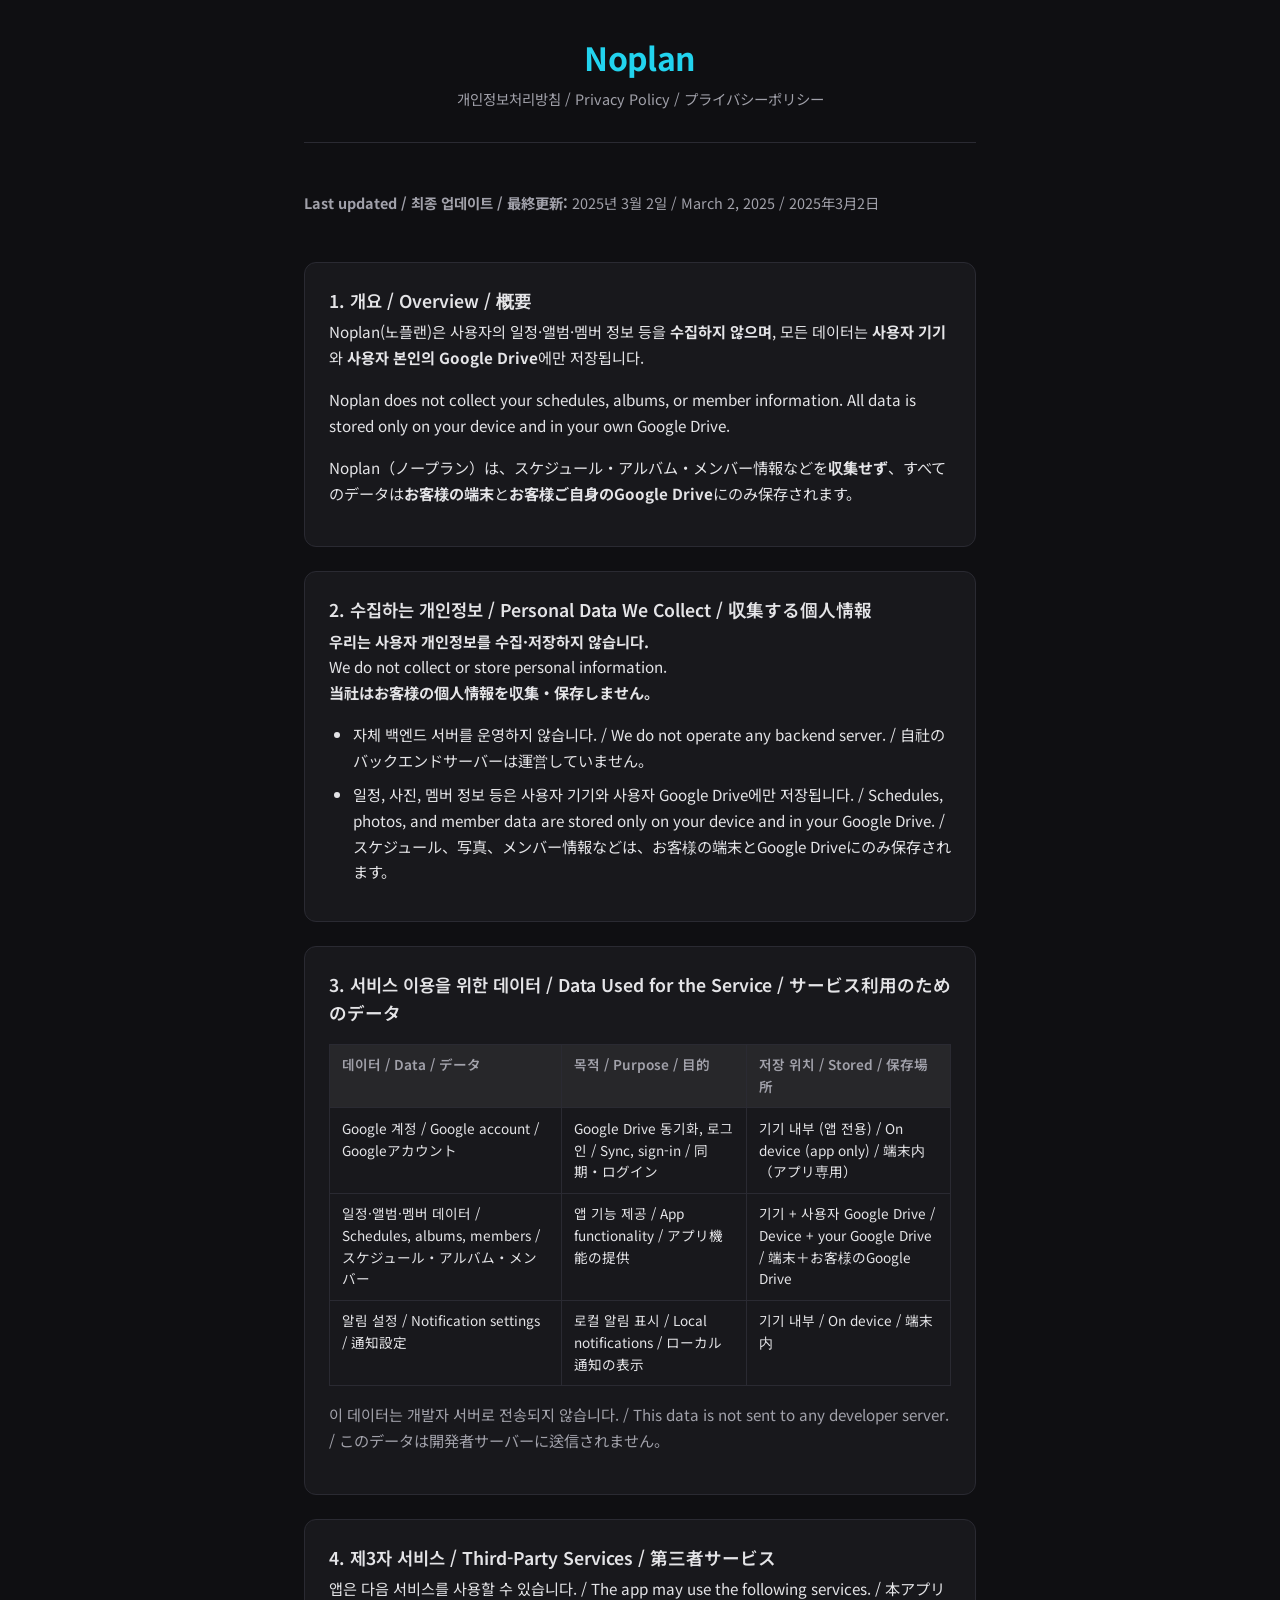
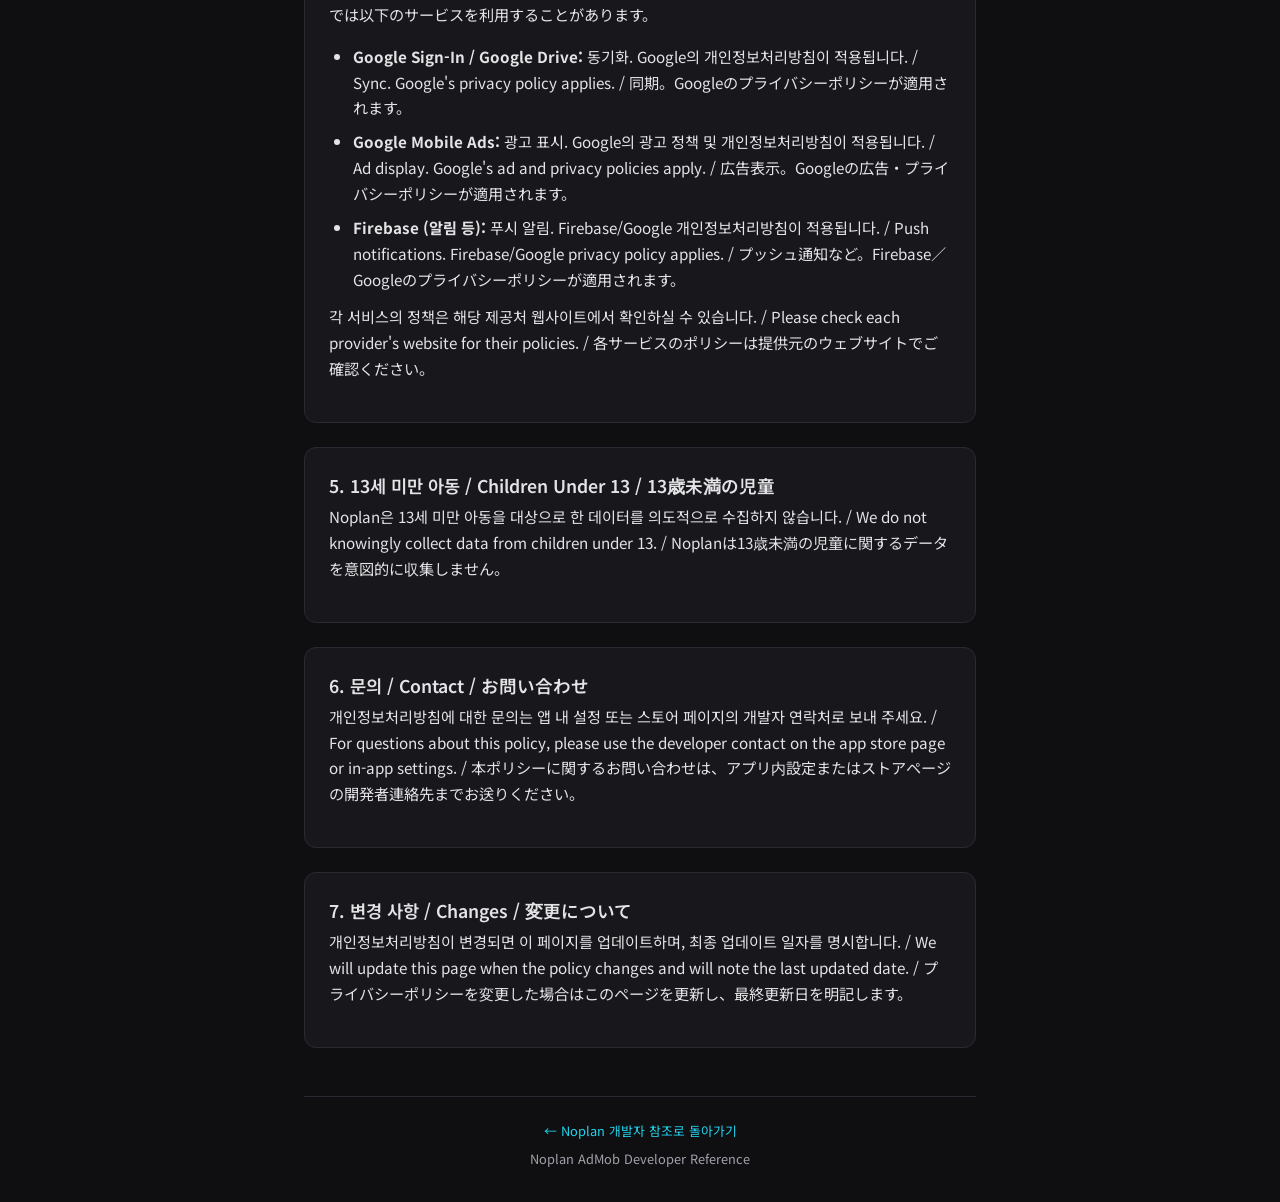
==== privacy-policy.html @ 64b26034 "policy page" ====
<!DOCTYPE html>
<html lang="ko">
<head>
  <meta charset="UTF-8">
  <meta name="viewport" content="width=device-width, initial-scale=1.0">
  <title>개인정보처리방침 / Privacy Policy | Noplan</title>
  <link rel="preconnect" href="https://fonts.googleapis.com">
  <link rel="preconnect" href="https://fonts.gstatic.com" crossorigin>
  <link href="https://fonts.googleapis.com/css2?family=JetBrains+Mono:wght@400;500;600&family=Noto+Sans+KR:wght@400;500;600;700&family=Noto+Sans+JP:wght@400;500;600;700&display=swap" rel="stylesheet">
  <link rel="stylesheet" href="styles.css">
</head>
<body>
  <div class="container">
    <header class="header">
      <h1 class="logo"><a href="index.html" class="logo-link">Noplan</a></h1>
      <p class="tagline">개인정보처리방침 / Privacy Policy / プライバシーポリシー</p>
    </header>

    <main class="main policy-doc">
      <p class="policy-updated"><strong>Last updated / 최종 업데이트 / 最終更新:</strong> 2025년 3월 2일 / March 2, 2025 / 2025年3月2日</p>

      <section class="card intro">
        <h2>1. 개요 / Overview / 概要</h2>
        <p class="intro-text">Noplan(노플랜)은 사용자의 일정·앨범·멤버 정보 등을 <strong>수집하지 않으며</strong>, 모든 데이터는 <strong>사용자 기기</strong>와 <strong>사용자 본인의 Google Drive</strong>에만 저장됩니다.</p>
        <p class="intro-text">Noplan does not collect your schedules, albums, or member information. All data is stored only on your device and in your own Google Drive.</p>
        <p class="intro-text">Noplan（ノープラン）は、スケジュール・アルバム・メンバー情報などを<strong>収集せず</strong>、すべてのデータは<strong>お客様の端末</strong>と<strong>お客様ご自身のGoogle Drive</strong>にのみ保存されます。</p>
      </section>

      <section class="card intro">
        <h2>2. 수집하는 개인정보 / Personal Data We Collect / 収集する個人情報</h2>
        <p class="intro-text"><strong>우리는 사용자 개인정보를 수집·저장하지 않습니다.</strong><br>We do not collect or store personal information.<br><strong>当社はお客様の個人情報を収集・保存しません。</strong></p>
        <ul class="policy-list">
          <li>자체 백엔드 서버를 운영하지 않습니다. / We do not operate any backend server. / 自社のバックエンドサーバーは運営していません。</li>
          <li>일정, 사진, 멤버 정보 등은 사용자 기기와 사용자 Google Drive에만 저장됩니다. / Schedules, photos, and member data are stored only on your device and in your Google Drive. / スケジュール、写真、メンバー情報などは、お客様の端末とGoogle Driveにのみ保存されます。</li>
        </ul>
      </section>

      <section class="card intro">
        <h2>3. 서비스 이용을 위한 데이터 / Data Used for the Service / サービス利用のためのデータ</h2>
        <div class="policy-table-wrap">
          <table class="policy-table">
            <thead>
              <tr>
                <th>데이터 / Data / データ</th>
                <th>목적 / Purpose / 目的</th>
                <th>저장 위치 / Stored / 保存場所</th>
              </tr>
            </thead>
            <tbody>
              <tr>
                <td>Google 계정 / Google account / Googleアカウント</td>
                <td>Google Drive 동기화, 로그인 / Sync, sign-in / 同期・ログイン</td>
                <td>기기 내부 (앱 전용) / On device (app only) / 端末内（アプリ専用）</td>
              </tr>
              <tr>
                <td>일정·앨범·멤버 데이터 / Schedules, albums, members / スケジュール・アルバム・メンバー</td>
                <td>앱 기능 제공 / App functionality / アプリ機能の提供</td>
                <td>기기 + 사용자 Google Drive / Device + your Google Drive / 端末＋お客様のGoogle Drive</td>
              </tr>
              <tr>
                <td>알림 설정 / Notification settings / 通知設定</td>
                <td>로컬 알림 표시 / Local notifications / ローカル通知の表示</td>
                <td>기기 내부 / On device / 端末内</td>
              </tr>
            </tbody>
          </table>
        </div>
        <p class="intro-text note">이 데이터는 개발자 서버로 전송되지 않습니다. / This data is not sent to any developer server. / このデータは開発者サーバーに送信されません。</p>
      </section>

      <section class="card intro">
        <h2>4. 제3자 서비스 / Third-Party Services / 第三者サービス</h2>
        <p class="intro-text">앱은 다음 서비스를 사용할 수 있습니다. / The app may use the following services. / 本アプリでは以下のサービスを利用することがあります。</p>
        <ul class="policy-list">
          <li><strong>Google Sign-In / Google Drive:</strong> 동기화. Google의 개인정보처리방침이 적용됩니다. / Sync. Google's privacy policy applies. / 同期。Googleのプライバシーポリシーが適用されます。</li>
          <li><strong>Google Mobile Ads:</strong> 광고 표시. Google의 광고 정책 및 개인정보처리방침이 적용됩니다. / Ad display. Google's ad and privacy policies apply. / 広告表示。Googleの広告・プライバシーポリシーが適用されます。</li>
          <li><strong>Firebase (알림 등):</strong> 푸시 알림. Firebase/Google 개인정보처리방침이 적용됩니다. / Push notifications. Firebase/Google privacy policy applies. / プッシュ通知など。Firebase／Googleのプライバシーポリシーが適用されます。</li>
        </ul>
        <p class="intro-text">각 서비스의 정책은 해당 제공처 웹사이트에서 확인하실 수 있습니다. / Please check each provider's website for their policies. / 各サービスのポリシーは提供元のウェブサイトでご確認ください。</p>
      </section>

      <section class="card intro">
        <h2>5. 13세 미만 아동 / Children Under 13 / 13歳未満の児童</h2>
        <p class="intro-text">Noplan은 13세 미만 아동을 대상으로 한 데이터를 의도적으로 수집하지 않습니다. / We do not knowingly collect data from children under 13. / Noplanは13歳未満の児童に関するデータを意図的に収集しません。</p>
      </section>

      <section class="card intro">
        <h2>6. 문의 / Contact / お問い合わせ</h2>
        <p class="intro-text">개인정보처리방침에 대한 문의는 앱 내 설정 또는 스토어 페이지의 개발자 연락처로 보내 주세요. / For questions about this policy, please use the developer contact on the app store page or in-app settings. / 本ポリシーに関するお問い合わせは、アプリ内設定またはストアページの開発者連絡先までお送りください。</p>
      </section>

      <section class="card intro">
        <h2>7. 변경 사항 / Changes / 変更について</h2>
        <p class="intro-text">개인정보처리방침이 변경되면 이 페이지를 업데이트하며, 최종 업데이트 일자를 명시합니다. / We will update this page when the policy changes and will note the last updated date. / プライバシーポリシーを変更した場合はこのページを更新し、最終更新日を明記します。</p>
      </section>
    </main>

    <footer class="footer">
      <p><a href="index.html" class="footer-link">← Noplan 개발자 참조로 돌아가기</a></p>
      <p>Noplan AdMob Developer Reference</p>
    </footer>
  </div>
</body>
</html>
---- styles.css ----
:root {
  --bg: #0f0f12;
  --bg-card: #18181c;
  --border: #2a2a32;
  --text: #e4e4e7;
  --text-muted: #a1a1aa;
  --accent: #22d3ee;
  --accent-dim: #0891b2;
  --code-bg: #27272a;
  --platform-android: #3ddc84;
  --platform-ios: #8e8e93;
}

* {
  margin: 0;
  padding: 0;
  box-sizing: border-box;
}

body {
  font-family: 'Noto Sans KR', -apple-system, sans-serif;
  background: var(--bg);
  color: var(--text);
  line-height: 1.6;
  min-height: 100vh;
}

html[lang="ja"] body {
  font-family: 'Noto Sans JP', 'Noto Sans KR', sans-serif;
}

html[lang="en"] body {
  font-family: 'Noto Sans KR', -apple-system, BlinkMacSystemFont, sans-serif;
}

.container {
  max-width: 720px;
  margin: 0 auto;
  padding: 2rem 1.5rem;
}

.header {
  text-align: center;
  margin-bottom: 3rem;
  padding-bottom: 2rem;
  border-bottom: 1px solid var(--border);
}

.logo {
  font-size: 2rem;
  font-weight: 700;
  letter-spacing: -0.02em;
  color: var(--accent);
  margin-bottom: 0.25rem;
}

.tagline {
  font-size: 0.9rem;
  color: var(--text-muted);
}

.main {
  display: flex;
  flex-direction: column;
  gap: 1.5rem;
}

.card {
  background: var(--bg-card);
  border: 1px solid var(--border);
  border-radius: 12px;
  padding: 1.5rem;
}

.card h2 {
  font-size: 1.1rem;
  font-weight: 600;
  margin-bottom: 0.25rem;
}

.card.required {
  border-color: var(--accent-dim);
  background: rgba(34, 211, 238, 0.05);
}

.section-desc {
  font-size: 0.8rem;
  color: var(--text-muted);
  margin-bottom: 1rem;
}

.info-list {
  display: grid;
  gap: 0.5rem;
}

.info-list dt {
  font-size: 0.8rem;
  color: var(--text-muted);
  font-weight: 500;
}

.info-list dd {
  font-family: 'JetBrains Mono', monospace;
  font-size: 0.9rem;
  margin-left: 0;
}

.id-block {
  background: var(--code-bg);
  border-radius: 8px;
  padding: 1rem;
  margin-bottom: 1rem;
}

.id-label {
  display: block;
  font-size: 0.75rem;
  color: var(--text-muted);
  margin-bottom: 0.5rem;
}

.id-value {
  display: block;
  font-family: 'JetBrains Mono', monospace;
  font-size: 0.85rem;
  word-break: break-all;
  color: var(--accent);
}

.id-note {
  display: block;
  font-size: 0.75rem;
  color: var(--text-muted);
  margin-top: 0.5rem;
}

.placement-list {
  list-style: none;
  font-size: 0.85rem;
  color: var(--text-muted);
}

.placement-list li {
  padding: 0.25rem 0;
}

.ad-units {
  display: flex;
  flex-direction: column;
  gap: 0.75rem;
  margin-bottom: 1rem;
}

.ad-unit {
  display: flex;
  align-items: center;
  gap: 1rem;
  background: var(--code-bg);
  border-radius: 8px;
  padding: 0.75rem 1rem;
}

.ad-unit .platform {
  font-size: 0.75rem;
  font-weight: 600;
  min-width: 64px;
  padding: 0.2rem 0.5rem;
  border-radius: 4px;
  text-align: center;
}

.ad-units .ad-unit:nth-child(1) .platform {
  background: rgba(61, 220, 132, 0.2);
  color: var(--platform-android);
}

.ad-units .ad-unit:nth-child(2) .platform {
  background: rgba(142, 142, 147, 0.2);
  color: var(--platform-ios);
}

.ad-unit code {
  font-family: 'JetBrains Mono', monospace;
  font-size: 0.8rem;
  word-break: break-all;
}

.note {
  font-size: 0.8rem;
  color: var(--text-muted);
}

.intro-text {
  font-size: 0.95rem;
  line-height: 1.7;
  margin-bottom: 1rem;
}

.developer-link {
  margin-top: 0.75rem;
}

.developer-link a {
  color: var(--accent);
  text-decoration: none;
  font-size: 0.9rem;
}

.developer-link a:hover {
  text-decoration: underline;
}

.page-list {
  list-style: none;
  margin-bottom: 1rem;
}

.page-list li {
  padding: 0.4rem 0;
  font-size: 0.9rem;
  display: flex;
  align-items: center;
  gap: 0.5rem;
}

.page-list code {
  font-family: 'JetBrains Mono', monospace;
  font-size: 0.8rem;
  background: var(--code-bg);
  padding: 0.2rem 0.4rem;
  border-radius: 4px;
  min-width: 140px;
}

.code-ref {
  font-size: 0.8rem;
  color: var(--text-muted);
}

code {
  font-family: 'JetBrains Mono', monospace;
  background: var(--code-bg);
  padding: 0.15rem 0.35rem;
  border-radius: 4px;
  font-size: 0.85em;
}

.link-list {
  list-style: none;
}

.link-list li {
  padding: 0.4rem 0;
}

.link-list a {
  color: var(--accent);
  text-decoration: none;
  font-size: 0.9rem;
}

.link-list a:hover {
  text-decoration: underline;
}

.footer {
  margin-top: 3rem;
  padding-top: 1.5rem;
  border-top: 1px solid var(--border);
  text-align: center;
  font-size: 0.8rem;
  color: var(--text-muted);
}

.footer-link {
  color: var(--accent);
  text-decoration: none;
  display: inline-block;
  margin-bottom: 0.5rem;
}

.footer-link:hover {
  text-decoration: underline;
}

.logo-link {
  color: inherit;
  text-decoration: none;
}

.logo-link:hover {
  color: var(--accent);
}

/* Privacy / Policy doc page */
.policy-doc .policy-updated {
  font-size: 0.9rem;
  color: var(--text-muted);
  margin-bottom: 1.5rem;
}

.policy-list {
  list-style: disc;
  padding-left: 1.5rem;
  margin: 0.75rem 0;
  font-size: 0.95rem;
  line-height: 1.7;
}

.policy-list li {
  margin-bottom: 0.5rem;
}

.policy-table-wrap {
  overflow-x: auto;
  margin: 1rem 0;
}

.policy-table {
  width: 100%;
  border-collapse: collapse;
  font-size: 0.85rem;
}

.policy-table th,
.policy-table td {
  border: 1px solid var(--border);
  padding: 0.6rem 0.75rem;
  text-align: left;
  vertical-align: top;
}

.policy-table th {
  background: var(--code-bg);
  color: var(--text-muted);
  font-weight: 600;
}

.policy-table td {
  color: var(--text);
}

@media (max-width: 480px) {
  .container {
    padding: 1rem;
  }

  .ad-unit {
    flex-direction: column;
    align-items: flex-start;
  }
}
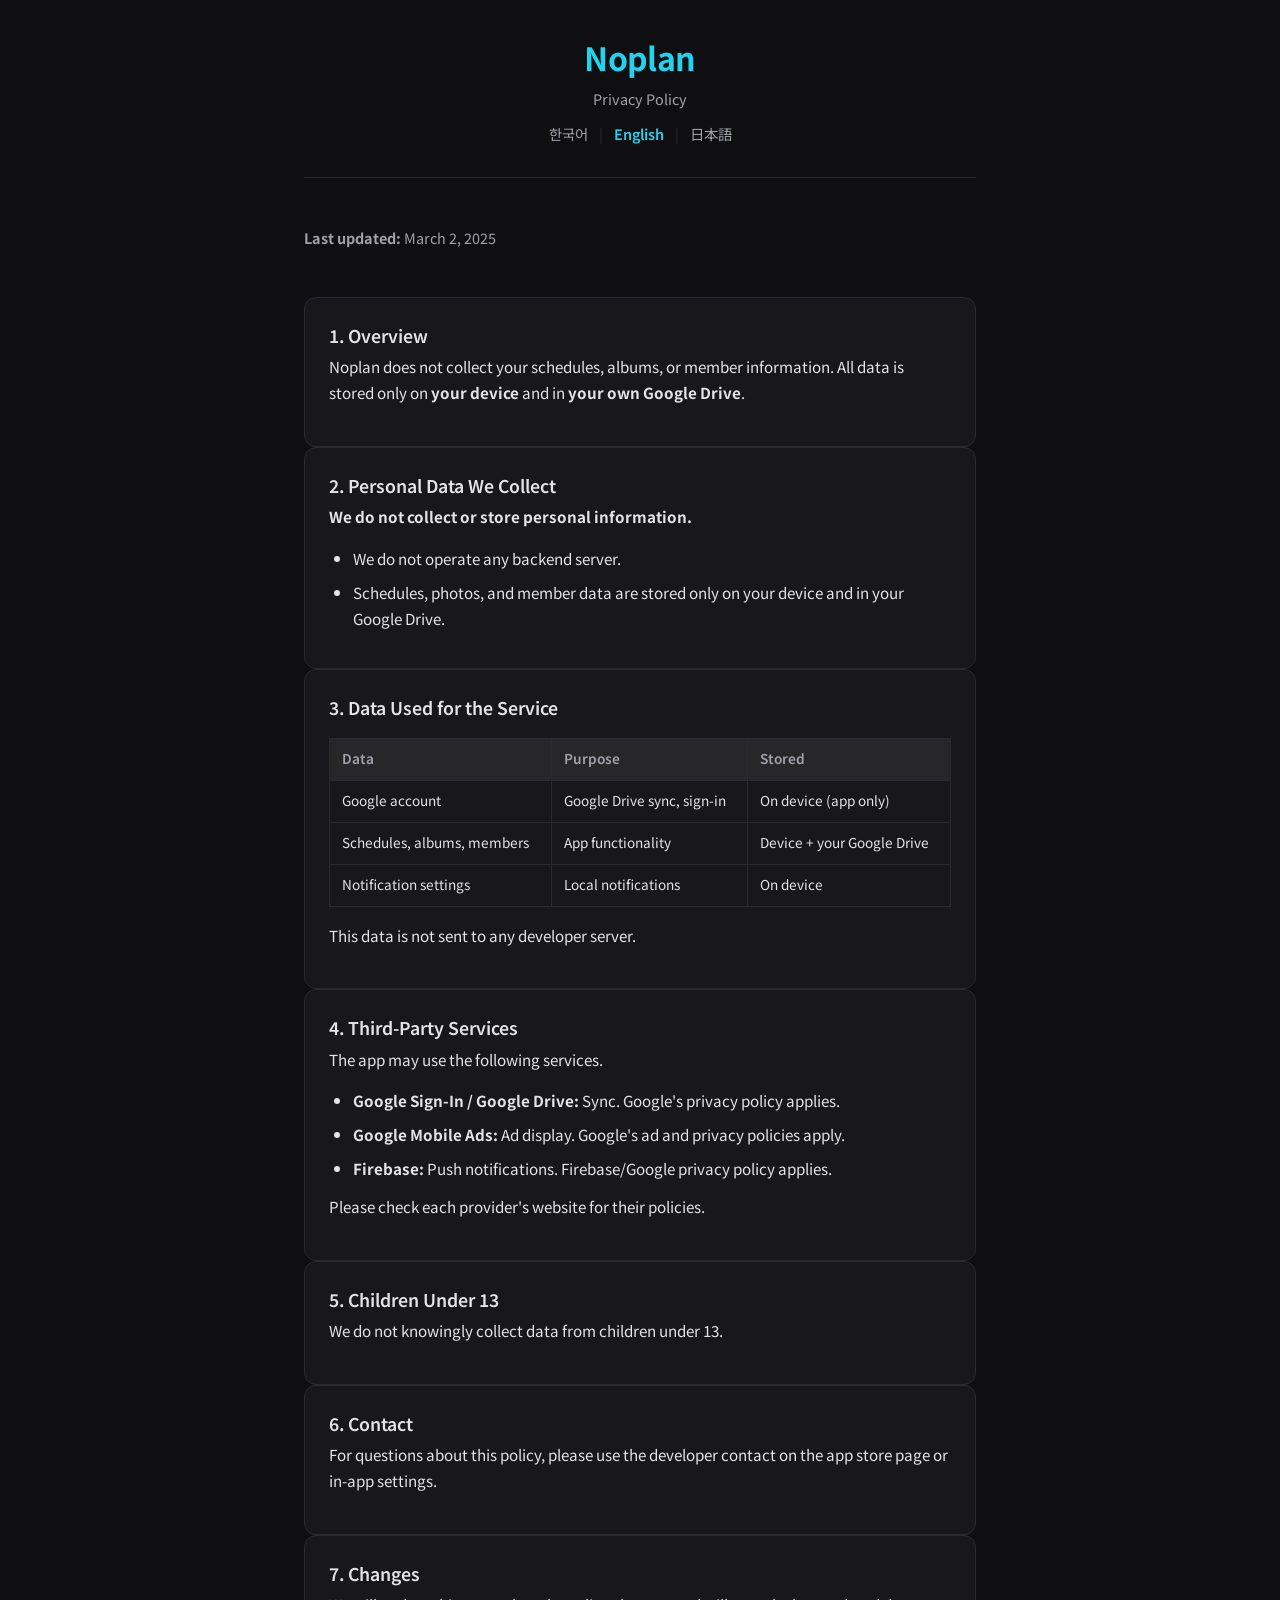
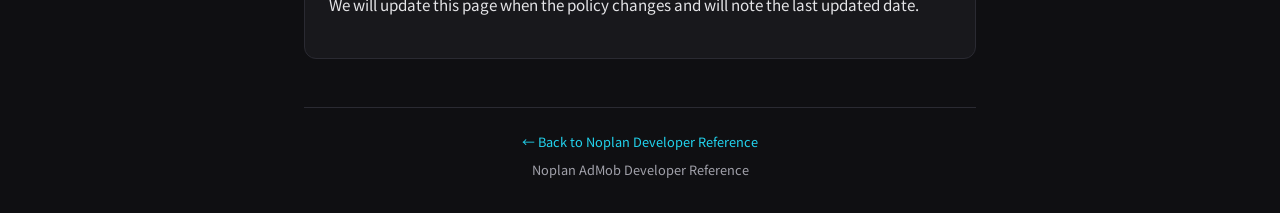
==== commit 7da95e25: "policy" ====
--- a/privacy-policy.html
+++ b/privacy-policy.html
@@ -3,7 +3,7 @@
 <head>
   <meta charset="UTF-8">
   <meta name="viewport" content="width=device-width, initial-scale=1.0">
-  <title>개인정보처리방침 / Privacy Policy | Noplan</title>
+  <title>개인정보처리방침 | Noplan</title>
   <link rel="preconnect" href="https://fonts.googleapis.com">
   <link rel="preconnect" href="https://fonts.gstatic.com" crossorigin>
   <link href="https://fonts.googleapis.com/css2?family=JetBrains+Mono:wght@400;500;600&family=Noto+Sans+KR:wght@400;500;600;700&family=Noto+Sans+JP:wght@400;500;600;700&display=swap" rel="stylesheet">
@@ -13,92 +13,161 @@
   <div class="container">
     <header class="header">
       <h1 class="logo"><a href="index.html" class="logo-link">Noplan</a></h1>
-      <p class="tagline">개인정보처리방침 / Privacy Policy / プライバシーポリシー</p>
+      <p class="tagline policy-tagline" id="policy-tagline">개인정보처리방침</p>
+      <nav class="lang-switcher" aria-label="Language">
+        <a href="privacy-policy.html?lang=ko" class="lang-link" data-lang="ko">한국어</a>
+        <span class="lang-sep">|</span>
+        <a href="privacy-policy.html?lang=en" class="lang-link" data-lang="en">English</a>
+        <span class="lang-sep">|</span>
+        <a href="privacy-policy.html?lang=ja" class="lang-link" data-lang="ja">日本語</a>
+      </nav>
     </header>
 
     <main class="main policy-doc">
-      <p class="policy-updated"><strong>Last updated / 최종 업데이트 / 最終更新:</strong> 2025년 3월 2일 / March 2, 2025 / 2025年3月2日</p>
-
-      <section class="card intro">
-        <h2>1. 개요 / Overview / 概要</h2>
-        <p class="intro-text">Noplan(노플랜)은 사용자의 일정·앨범·멤버 정보 등을 <strong>수집하지 않으며</strong>, 모든 데이터는 <strong>사용자 기기</strong>와 <strong>사용자 본인의 Google Drive</strong>에만 저장됩니다.</p>
-        <p class="intro-text">Noplan does not collect your schedules, albums, or member information. All data is stored only on your device and in your own Google Drive.</p>
-        <p class="intro-text">Noplan（ノープラン）は、スケジュール・アルバム・メンバー情報などを<strong>収集せず</strong>、すべてのデータは<strong>お客様の端末</strong>と<strong>お客様ご自身のGoogle Drive</strong>にのみ保存されます。</p>
-      </section>
-
-      <section class="card intro">
-        <h2>2. 수집하는 개인정보 / Personal Data We Collect / 収集する個人情報</h2>
-        <p class="intro-text"><strong>우리는 사용자 개인정보를 수집·저장하지 않습니다.</strong><br>We do not collect or store personal information.<br><strong>当社はお客様の個人情報を収集・保存しません。</strong></p>
-        <ul class="policy-list">
-          <li>자체 백엔드 서버를 운영하지 않습니다. / We do not operate any backend server. / 自社のバックエンドサーバーは運営していません。</li>
-          <li>일정, 사진, 멤버 정보 등은 사용자 기기와 사용자 Google Drive에만 저장됩니다. / Schedules, photos, and member data are stored only on your device and in your Google Drive. / スケジュール、写真、メンバー情報などは、お客様の端末とGoogle Driveにのみ保存されます。</li>
-        </ul>
-      </section>
-
-      <section class="card intro">
-        <h2>3. 서비스 이용을 위한 데이터 / Data Used for the Service / サービス利用のためのデータ</h2>
-        <div class="policy-table-wrap">
-          <table class="policy-table">
-            <thead>
-              <tr>
-                <th>데이터 / Data / データ</th>
-                <th>목적 / Purpose / 目的</th>
-                <th>저장 위치 / Stored / 保存場所</th>
-              </tr>
-            </thead>
-            <tbody>
-              <tr>
-                <td>Google 계정 / Google account / Googleアカウント</td>
-                <td>Google Drive 동기화, 로그인 / Sync, sign-in / 同期・ログイン</td>
-                <td>기기 내부 (앱 전용) / On device (app only) / 端末内（アプリ専用）</td>
-              </tr>
-              <tr>
-                <td>일정·앨범·멤버 데이터 / Schedules, albums, members / スケジュール・アルバム・メンバー</td>
-                <td>앱 기능 제공 / App functionality / アプリ機能の提供</td>
-                <td>기기 + 사용자 Google Drive / Device + your Google Drive / 端末＋お客様のGoogle Drive</td>
-              </tr>
-              <tr>
-                <td>알림 설정 / Notification settings / 通知設定</td>
-                <td>로컬 알림 표시 / Local notifications / ローカル通知の表示</td>
-                <td>기기 내부 / On device / 端末内</td>
-              </tr>
-            </tbody>
-          </table>
-        </div>
-        <p class="intro-text note">이 데이터는 개발자 서버로 전송되지 않습니다. / This data is not sent to any developer server. / このデータは開発者サーバーに送信されません。</p>
-      </section>
-
-      <section class="card intro">
-        <h2>4. 제3자 서비스 / Third-Party Services / 第三者サービス</h2>
-        <p class="intro-text">앱은 다음 서비스를 사용할 수 있습니다. / The app may use the following services. / 本アプリでは以下のサービスを利用することがあります。</p>
-        <ul class="policy-list">
-          <li><strong>Google Sign-In / Google Drive:</strong> 동기화. Google의 개인정보처리방침이 적용됩니다. / Sync. Google's privacy policy applies. / 同期。Googleのプライバシーポリシーが適用されます。</li>
-          <li><strong>Google Mobile Ads:</strong> 광고 표시. Google의 광고 정책 및 개인정보처리방침이 적용됩니다. / Ad display. Google's ad and privacy policies apply. / 広告表示。Googleの広告・プライバシーポリシーが適用されます。</li>
-          <li><strong>Firebase (알림 등):</strong> 푸시 알림. Firebase/Google 개인정보처리방침이 적용됩니다. / Push notifications. Firebase/Google privacy policy applies. / プッシュ通知など。Firebase／Googleのプライバシーポリシーが適用されます。</li>
-        </ul>
-        <p class="intro-text">각 서비스의 정책은 해당 제공처 웹사이트에서 확인하실 수 있습니다. / Please check each provider's website for their policies. / 各サービスのポリシーは提供元のウェブサイトでご確認ください。</p>
-      </section>
-
-      <section class="card intro">
-        <h2>5. 13세 미만 아동 / Children Under 13 / 13歳未満の児童</h2>
-        <p class="intro-text">Noplan은 13세 미만 아동을 대상으로 한 데이터를 의도적으로 수집하지 않습니다. / We do not knowingly collect data from children under 13. / Noplanは13歳未満の児童に関するデータを意図的に収集しません。</p>
-      </section>
-
-      <section class="card intro">
-        <h2>6. 문의 / Contact / お問い合わせ</h2>
-        <p class="intro-text">개인정보처리방침에 대한 문의는 앱 내 설정 또는 스토어 페이지의 개발자 연락처로 보내 주세요. / For questions about this policy, please use the developer contact on the app store page or in-app settings. / 本ポリシーに関するお問い合わせは、アプリ内設定またはストアページの開発者連絡先までお送りください。</p>
-      </section>
-
-      <section class="card intro">
-        <h2>7. 변경 사항 / Changes / 変更について</h2>
-        <p class="intro-text">개인정보처리방침이 변경되면 이 페이지를 업데이트하며, 최종 업데이트 일자를 명시합니다. / We will update this page when the policy changes and will note the last updated date. / プライバシーポリシーを変更した場合はこのページを更新し、最終更新日を明記します。</p>
-      </section>
+      <p class="policy-updated" id="policy-updated"></p>
+      <div id="policy-content"></div>
     </main>
 
     <footer class="footer">
-      <p><a href="index.html" class="footer-link">← Noplan 개발자 참조로 돌아가기</a></p>
+      <p><a href="index.html" class="footer-link" id="policy-back-link">← Noplan 개발자 참조로 돌아가기</a></p>
       <p>Noplan AdMob Developer Reference</p>
     </footer>
   </div>
+  <script src="policy-content.js"></script>
+  <script>
+    (function () {
+      var LANG_KEY = "policy-lang";
+      var LANGS = ["ko", "en", "ja"];
+
+      function getPolicyLang() {
+        var params = new URLSearchParams(window.location.search);
+        var paramLang = params.get("lang");
+        if (paramLang && LANGS.indexOf(paramLang) !== -1) return paramLang;
+        try {
+          var stored = localStorage.getItem(LANG_KEY);
+          if (stored && LANGS.indexOf(stored) !== -1) return stored;
+        } catch (e) {}
+        var nav = navigator.language || navigator.userLanguage || "";
+        if (nav.indexOf("ja") === 0) return "ja";
+        if (nav.indexOf("ko") === 0) return "ko";
+        return "en";
+      }
+
+      function setPolicyLang(lang) {
+        try {
+          localStorage.setItem(LANG_KEY, lang);
+        } catch (e) {}
+        var url = new URL(window.location.href);
+        url.searchParams.set("lang", lang);
+        window.history.replaceState({}, "", url);
+      }
+
+      function renderContent(lang) {
+        var data = window.POLICY_CONTENT && window.POLICY_CONTENT[lang];
+        if (!data) return;
+
+        document.documentElement.lang = lang === "ja" ? "ja" : lang === "en" ? "en" : "ko";
+        document.title = data.pageTitle + " | Noplan";
+
+        var tagline = document.getElementById("policy-tagline");
+        if (tagline) tagline.textContent = data.pageTitle;
+
+        var updated = document.getElementById("policy-updated");
+        if (updated && data.lastUpdatedLabel !== undefined) {
+          updated.innerHTML = "<strong>" + data.lastUpdatedLabel + ":</strong> " + data.lastUpdated;
+        }
+
+        var backLink = document.getElementById("policy-back-link");
+        if (backLink) backLink.textContent = data.backLink;
+
+        var container = document.getElementById("policy-content");
+        if (!container) return;
+        container.innerHTML = "";
+
+        data.sections.forEach(function (section) {
+          var sectionEl = document.createElement("section");
+          sectionEl.className = "card intro";
+          var h2 = document.createElement("h2");
+          h2.textContent = section.title;
+          sectionEl.appendChild(h2);
+
+          section.content.forEach(function (block) {
+            if (block.type === "p") {
+              var p = document.createElement("p");
+              p.className = "intro-text";
+              p.innerHTML = block.text;
+              sectionEl.appendChild(p);
+            } else if (block.type === "ul") {
+              var ul = document.createElement("ul");
+              ul.className = "policy-list";
+              block.items.forEach(function (item) {
+                var li = document.createElement("li");
+                li.innerHTML = item;
+                ul.appendChild(li);
+              });
+              sectionEl.appendChild(ul);
+            } else if (block.type === "table") {
+              var wrap = document.createElement("div");
+              wrap.className = "policy-table-wrap";
+              var table = document.createElement("table");
+              table.className = "policy-table";
+              var thead = document.createElement("thead");
+              var trHead = document.createElement("tr");
+              block.headers.forEach(function (h) {
+                var th = document.createElement("th");
+                th.textContent = h;
+                trHead.appendChild(th);
+              });
+              thead.appendChild(trHead);
+              table.appendChild(thead);
+              var tbody = document.createElement("tbody");
+              block.rows.forEach(function (row) {
+                var tr = document.createElement("tr");
+                row.forEach(function (cell) {
+                  var td = document.createElement("td");
+                  td.textContent = cell;
+                  tr.appendChild(td);
+                });
+                tbody.appendChild(tr);
+              });
+              table.appendChild(tbody);
+              wrap.appendChild(table);
+              sectionEl.appendChild(wrap);
+            }
+          });
+          container.appendChild(sectionEl);
+        });
+      }
+
+      function setActiveLangLink(lang) {
+        document.querySelectorAll(".lang-link").forEach(function (a) {
+          a.classList.toggle("active", a.getAttribute("data-lang") === lang);
+        });
+      }
+
+      function init() {
+        var lang = getPolicyLang();
+        setPolicyLang(lang);
+        setActiveLangLink(lang);
+        renderContent(lang);
+
+        document.querySelectorAll(".lang-link").forEach(function (a) {
+          a.addEventListener("click", function (e) {
+            e.preventDefault();
+            var l = a.getAttribute("data-lang");
+            setPolicyLang(l);
+            setActiveLangLink(l);
+            renderContent(l);
+          });
+        });
+      }
+
+      if (document.readyState === "loading") {
+        document.addEventListener("DOMContentLoaded", init);
+      } else {
+        init();
+      }
+    })();
+  </script>
 </body>
 </html>
--- a/styles.css
+++ b/styles.css
@@ -294,6 +294,31 @@
 }
 
 /* Privacy / Policy doc page */
+.lang-switcher {
+  margin-top: 0.75rem;
+  font-size: 0.9rem;
+  color: var(--text-muted);
+}
+
+.lang-link {
+  color: var(--text-muted);
+  text-decoration: none;
+}
+
+.lang-link:hover,
+.lang-link.active {
+  color: var(--accent);
+}
+
+.lang-link.active {
+  font-weight: 600;
+}
+
+.lang-sep {
+  margin: 0 0.5rem;
+  color: var(--border);
+}
+
 .policy-doc .policy-updated {
   font-size: 0.9rem;
   color: var(--text-muted);
